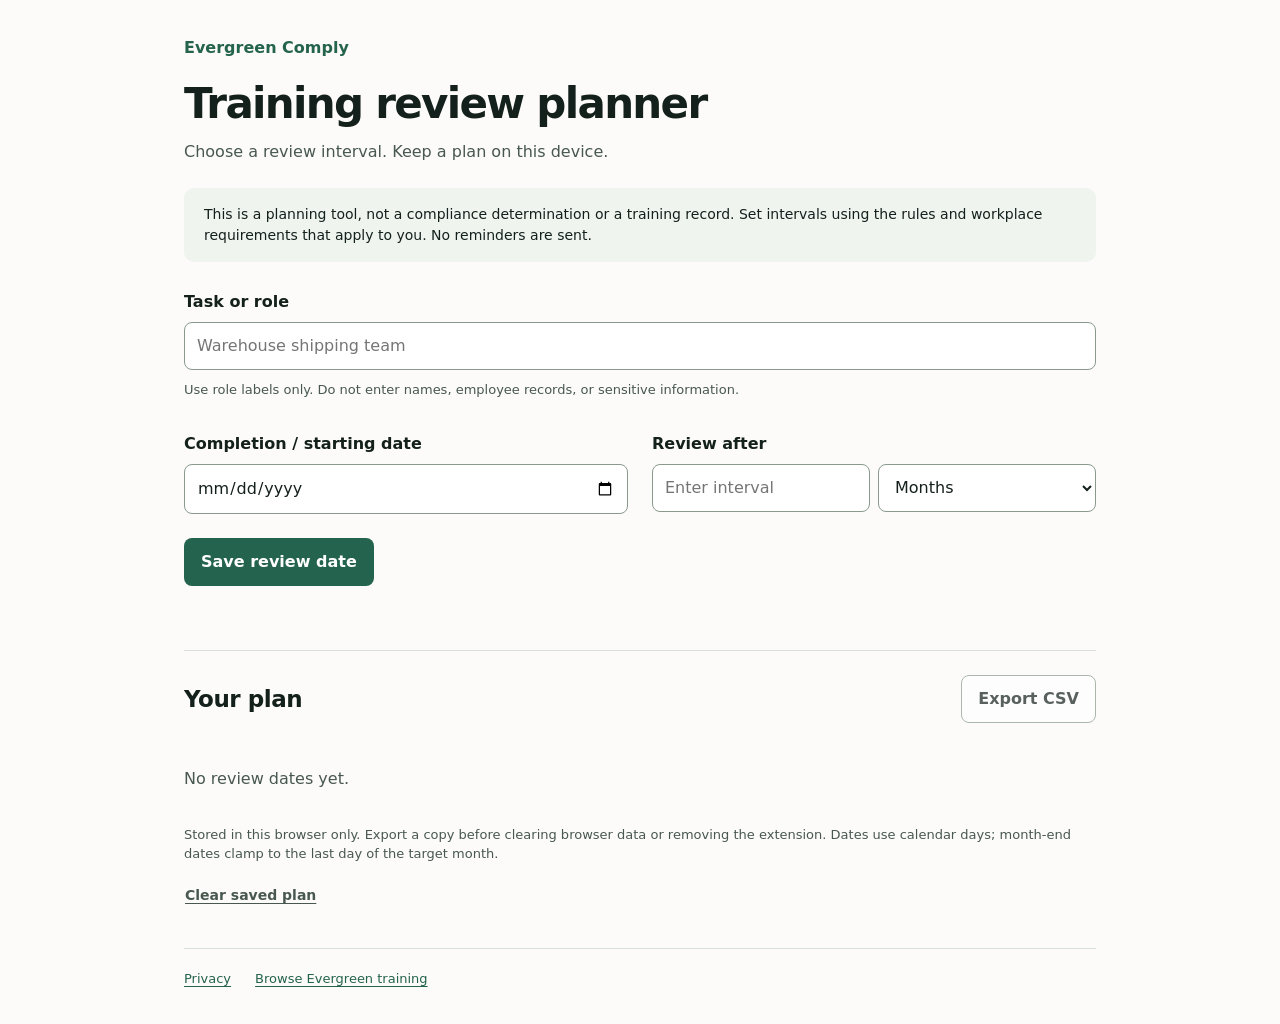
==== index.html @ be356156 "Publish standalone Evergreen training review planner" ====
<!doctype html>
<html lang="en">
<head>
  <meta charset="utf-8">
  <meta name="viewport" content="width=device-width, initial-scale=1">
  <meta name="description" content="Free local-only training review planner. Choose your own review intervals, keep a role-level plan in your browser, and export a CSV. No account required.">
  <meta name="theme-color" content="#24634e">
  <meta http-equiv="Content-Security-Policy" content="default-src 'self'; script-src 'self'; style-src 'self'; img-src 'self'; connect-src 'none'; object-src 'none'; base-uri 'none'; form-action 'none'">
  <title>Training review planner | Evergreen Comply</title>
  <link rel="stylesheet" href="styles.css">
  <script type="module" src="app.mjs"></script>
</head>
<body>
  <main>
    <header>
      <a class="brand" href="https://www.evergreencomply.com/" target="_blank" rel="noopener noreferrer">Evergreen Comply</a>
      <h1>Training review planner</h1>
      <p>Choose a review interval. Keep a plan on this device.</p>
    </header>
    <aside class="scope" aria-label="Important limitations">
      This is a planning tool, not a compliance determination or a training record. Set intervals using the rules and workplace requirements that apply to you. No reminders are sent.
    </aside>
    <form id="planner" novalidate>
      <div class="field wide">
        <label for="label">Task or role</label>
        <input id="label" name="label" type="text" maxlength="120" required autocomplete="off" placeholder="Warehouse shipping team" aria-describedby="privacy-note">
        <p class="hint" id="privacy-note">Use role labels only. Do not enter names, employee records, or sensitive information.</p>
      </div>
      <div class="field">
        <label for="start">Completion / starting date</label>
        <input id="start" name="start" type="date" min="1900-01-01" max="9999-12-31" required>
      </div>
      <fieldset class="field">
        <legend>Review after</legend>
        <div class="interval">
          <label class="sr-only" for="interval">Interval number</label>
          <input id="interval" name="interval" type="number" min="1" max="1200" step="1" required inputmode="numeric" placeholder="Enter interval">
          <label class="sr-only" for="unit">Interval unit</label>
          <select id="unit" name="unit"><option value="months">Months</option><option value="days">Days</option><option value="years">Years</option></select>
        </div>
      </fieldset>
      <div class="form-actions wide"><button type="submit">Save review date</button><p id="preview" aria-live="polite"></p></div>
    </form>
    <p id="status" class="status" role="status" aria-live="polite"></p>
    <section aria-labelledby="plan-heading">
      <div class="section-heading"><h2 id="plan-heading">Your plan</h2><button type="button" id="export" class="secondary" disabled>Export CSV</button></div>
      <p id="empty">No review dates yet.</p>
      <div class="table-wrap" id="table-wrap" hidden role="region" aria-label="Saved review dates" tabindex="0">
        <table>
          <thead><tr><th scope="col">Task or role</th><th scope="col">Starting date</th><th scope="col">Interval</th><th scope="col">Review date</th><th scope="col"><span class="sr-only">Actions</span></th></tr></thead>
          <tbody id="entries"></tbody>
        </table>
      </div>
      <p class="hint">Stored in this browser only. Export a copy before clearing browser data or removing the extension. Dates use calendar days; month-end dates clamp to the last day of the target month.</p>
      <button type="button" id="reset" class="text-button">Clear saved plan</button>
    </section>
    <footer><a href="privacy.html">Privacy</a><a href="https://www.evergreencomply.com/courses" target="_blank" rel="noopener noreferrer">Browse Evergreen training</a></footer>
    <noscript><p>This planner needs JavaScript. No data is sent to Evergreen.</p></noscript>
  </main>
</body>
</html>
---- styles.css ----
:root { color-scheme: light; --canvas: #fcfbf9; --ink: #14201c; --muted: #48584f; --accent: #24634e; --hover: #1f503f; --line: #d9e0da; --quiet: #eff4ef; --error: #9c2525; }
* { box-sizing: border-box; }
body { margin: 0; background: var(--canvas); color: var(--ink); font: 16px/1.5 system-ui, -apple-system, BlinkMacSystemFont, "Segoe UI", sans-serif; }
main { max-width: 960px; margin: auto; padding: 36px 24px; }
header { margin-bottom: 24px; }
a { color: var(--accent); text-underline-offset: 3px; }
a:hover { color: var(--hover); }
.brand { font-weight: 650; text-decoration: none; }
h1 { font-size: clamp(28px, 5vw, 42px); line-height: 1.15; letter-spacing: -0.04em; margin: 20px 0 12px; }
h2 { font-size: 23px; letter-spacing: -0.02em; margin: 0; }
p { margin: 8px 0; }
header p, .hint { color: var(--muted); }
.scope { background: var(--quiet); border-radius: 10px; padding: 16px 20px; font-size: 14px; }
form { display: grid; grid-template-columns: 1fr 1fr; gap: 24px; margin: 28px 0 0; }
.wide { grid-column: 1 / -1; }
.field { min-width: 0; margin: 0; padding: 0; border: 0; }
label, legend { display: block; font-weight: 600; margin-bottom: 8px; padding: 0; }
input, select { background: white; border: 1px solid #89998e; border-radius: 8px; color: var(--ink); font: inherit; padding: 11px 12px; min-height: 48px; width: 100%; min-width: 0; }
.interval { display: grid; grid-template-columns: 1fr 1fr; gap: 8px; }
.hint { font-size: 13px; margin-top: 10px; }
button { font: inherit; font-weight: 600; border: 1px solid transparent; border-radius: 8px; background: var(--accent); color: white; padding: 11px 16px; min-height: 48px; cursor: pointer; }
button:hover { background: var(--hover); }
button:disabled { cursor: default; background: #e8ece8; border-color: #d1d9d2; color: #59665c; }
button.secondary { background: white; border-color: #89998e; color: var(--ink); }
button.secondary:hover:not(:disabled) { background: var(--quiet); }
button.secondary:disabled { opacity: 0.7; }
.form-actions, .section-heading { display: flex; align-items: center; gap: 16px; justify-content: space-between; }
#preview { text-align: right; font-variant-numeric: tabular-nums; color: var(--muted); }
.status { min-height: 24px; margin: 16px 0 24px; }
.status.error { color: var(--error); }
[aria-invalid="true"] { border-color: var(--error); }
section { border-top: 1px solid var(--line); padding-top: 24px; }
.section-heading { margin-bottom: 20px; }
#empty { padding: 24px 0; color: var(--muted); }
.table-wrap { position: relative; overflow-x: auto; }
table { border-collapse: collapse; text-align: left; width: 100%; font-size: 14px; font-variant-numeric: tabular-nums; }
th, td { padding: 13px 12px 13px 0; border-bottom: 1px solid var(--line); vertical-align: middle; }
th { color: var(--muted); font-size: 12px; font-weight: 600; white-space: nowrap; }
td:first-child { min-width: 160px; max-width: 300px; overflow-wrap: anywhere; }
td:not(:first-child) { white-space: nowrap; }
td button { font-size: 13px; }
.review-date { font-weight: 650; }
.text-button { padding: 11px 0; background: transparent; color: var(--muted); text-decoration: underline; text-underline-offset: 3px; font-size: 14px; }
.text-button:hover { background: transparent; color: var(--ink); }
footer { display: flex; flex-wrap: wrap; gap: 24px; border-top: 1px solid var(--line); margin-top: 28px; padding-top: 20px; font-size: 13px; }
:focus-visible { outline: 3px solid var(--accent); outline-offset: 4px; }
.sr-only { position: absolute; width: 1px; height: 1px; padding: 0; margin: -1px; overflow: hidden; clip: rect(0,0,0,0); white-space: nowrap; border: 0; }
[hidden] { display: none !important; }
body.extension-popup { width: 640px; }
body.extension-popup main { padding-top: 24px; }
@media (max-width: 560px) { main { padding: 24px 18px; } form { grid-template-columns: 1fr; gap: 20px; } .form-actions { align-items: stretch; flex-direction: column; gap: 8px; } #preview { text-align: left; } .section-heading { gap: 10px; } button { padding-inline: 12px; } }
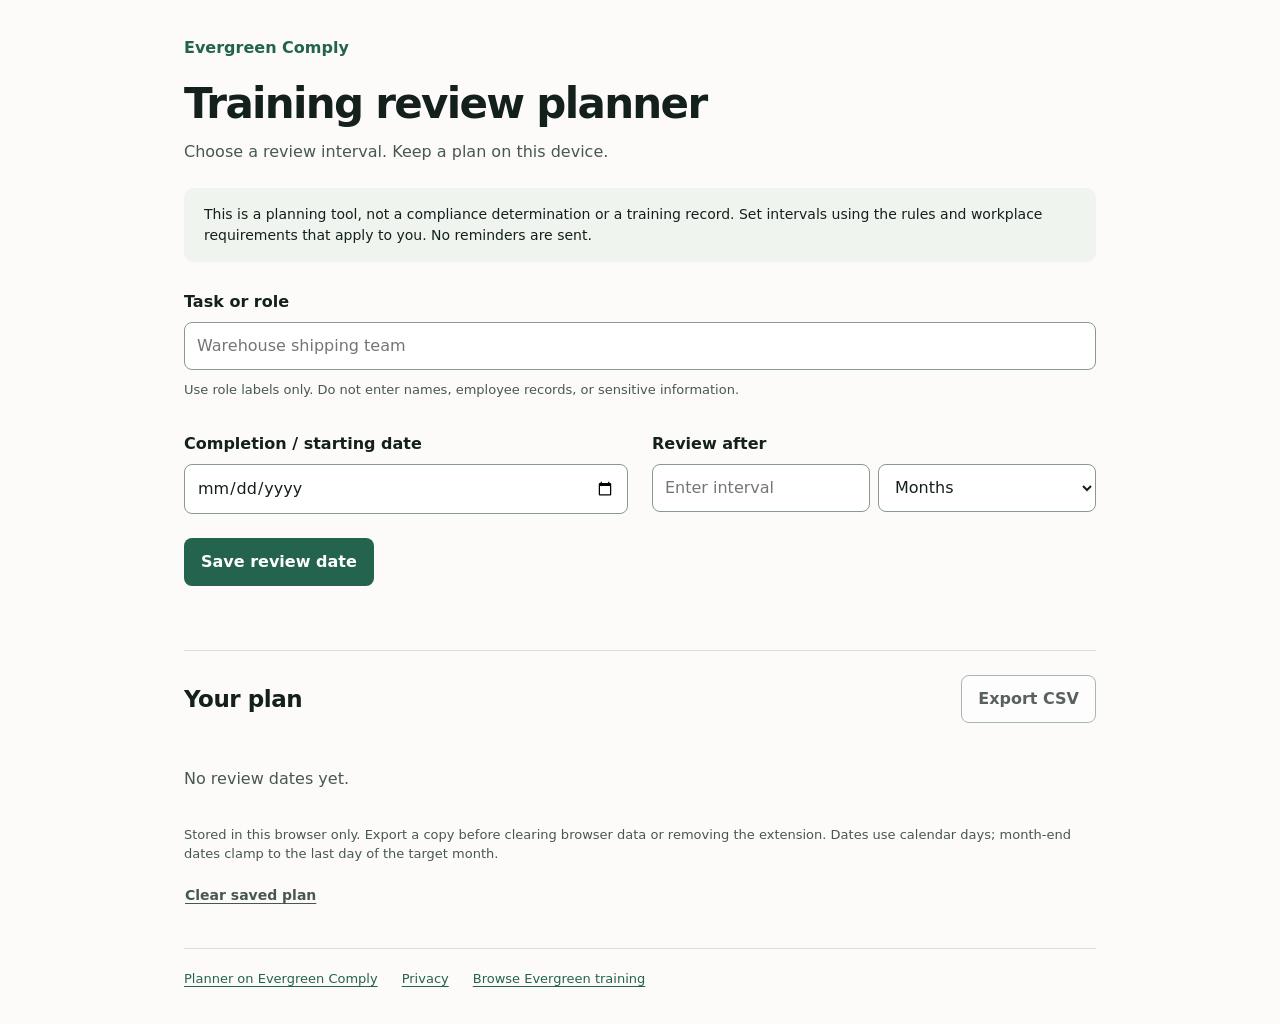
==== commit bfaf58f5: "Prefer first-party Evergreen planner canonical" ====
--- a/index.html
+++ b/index.html
@@ -7,6 +7,7 @@
   <meta name="theme-color" content="#24634e">
   <meta http-equiv="Content-Security-Policy" content="default-src 'self'; script-src 'self'; style-src 'self'; img-src 'self'; connect-src 'none'; object-src 'none'; base-uri 'none'; form-action 'none'">
   <title>Training review planner | Evergreen Comply</title>
+  <link rel="canonical" href="https://www.evergreencomply.com/tools/training-review-planner">
   <link rel="stylesheet" href="styles.css">
   <script type="module" src="app.mjs"></script>
 </head>
@@ -54,7 +55,7 @@
       <p class="hint">Stored in this browser only. Export a copy before clearing browser data or removing the extension. Dates use calendar days; month-end dates clamp to the last day of the target month.</p>
       <button type="button" id="reset" class="text-button">Clear saved plan</button>
     </section>
-    <footer><a href="privacy.html">Privacy</a><a href="https://www.evergreencomply.com/courses" target="_blank" rel="noopener noreferrer">Browse Evergreen training</a></footer>
+    <footer><a href="https://www.evergreencomply.com/tools/training-review-planner">Planner on Evergreen Comply</a><a href="privacy.html">Privacy</a><a href="https://www.evergreencomply.com/courses" target="_blank" rel="noopener noreferrer">Browse Evergreen training</a></footer>
     <noscript><p>This planner needs JavaScript. No data is sent to Evergreen.</p></noscript>
   </main>
 </body>
